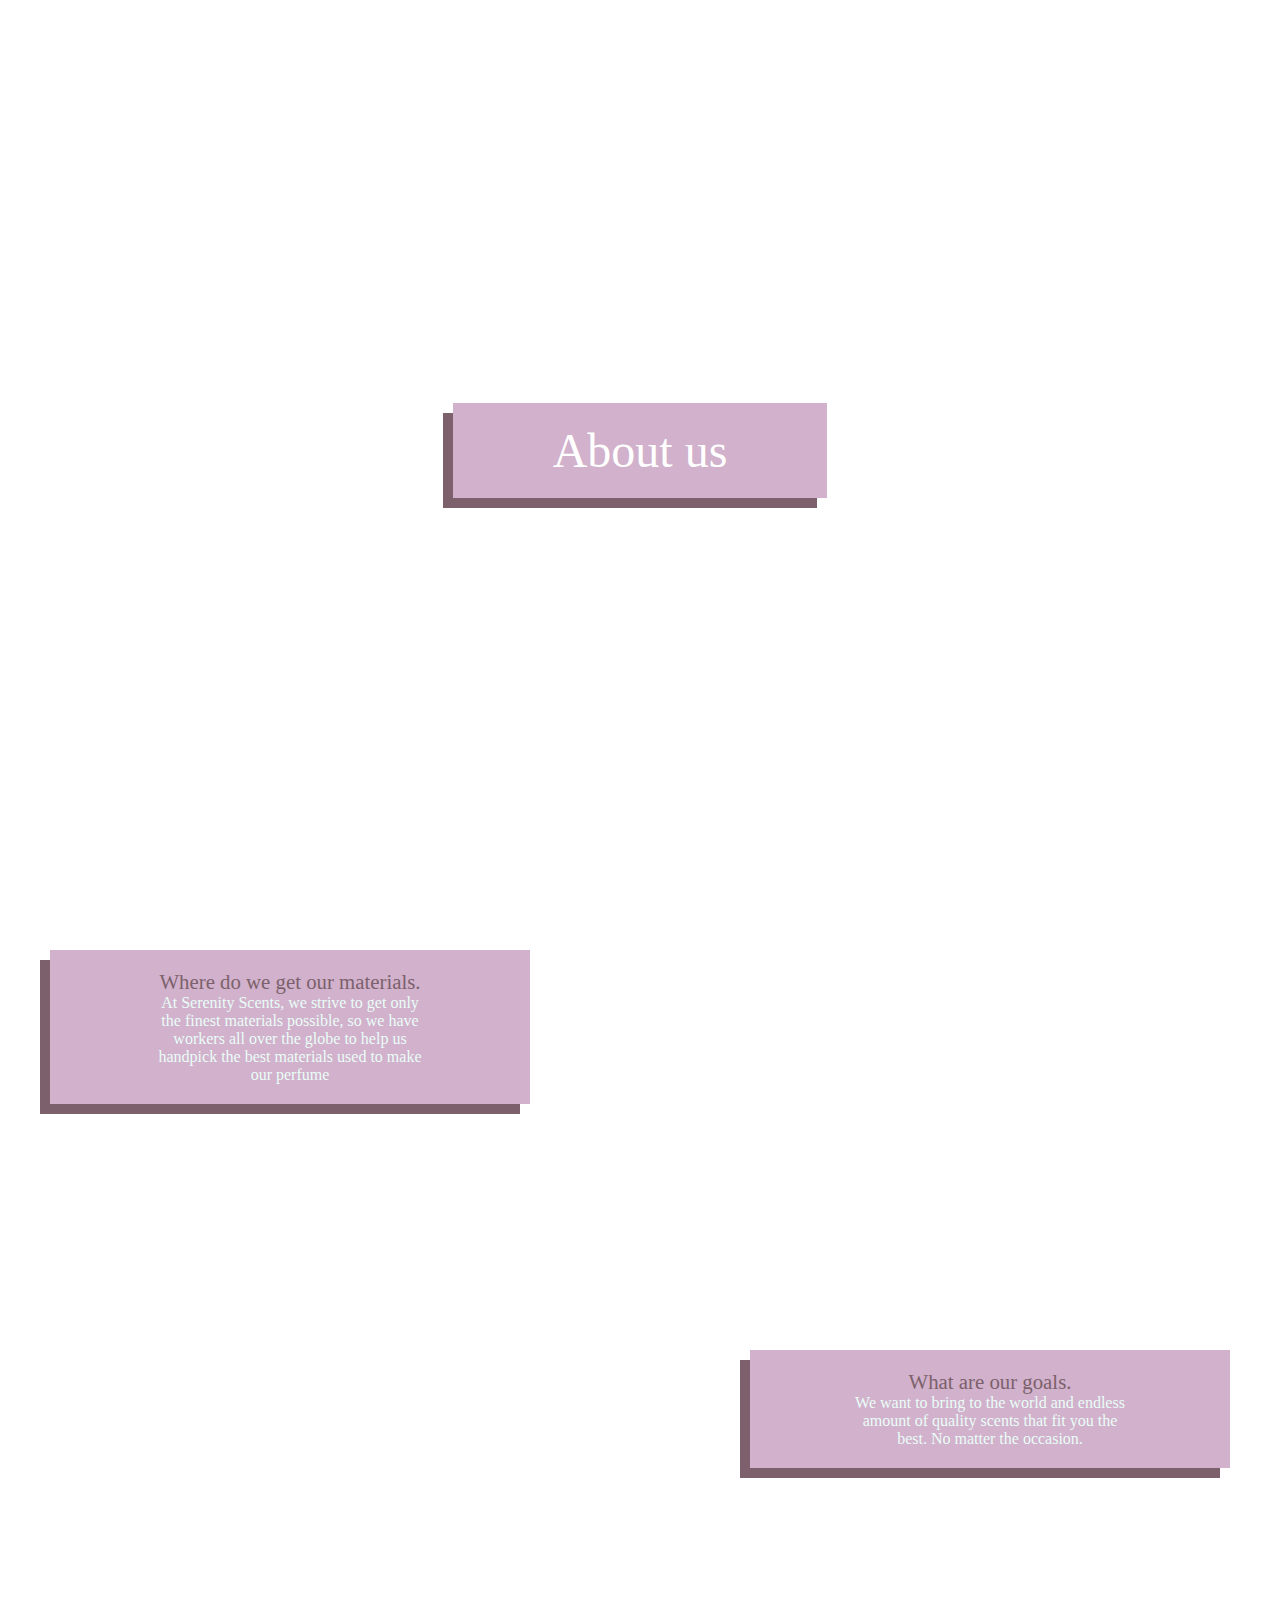
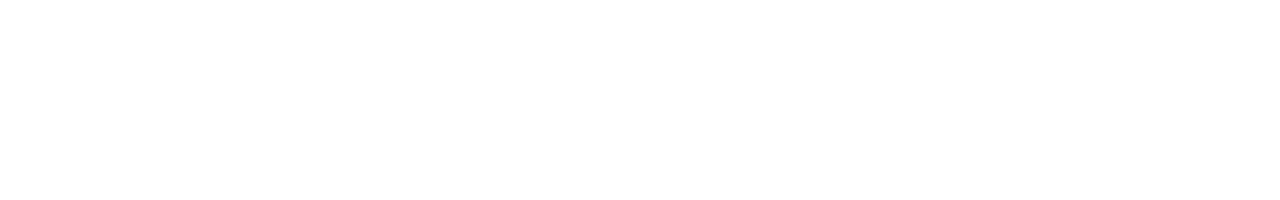
==== Web1/pages/about.html @ bfc7161a "2nd section About page started." ====
<!DOCTYPE html>
<html lang="en">
<head>
    <meta charset="UTF-8">
    <meta name="viewport" content="width=device-width, initial-scale=1.0">
    <title>Document</title>
    <link rel="stylesheet" href="../css/root.css">
    <link rel="stylesheet" href="../css/about.css">
</head>
<body>
    <div class="section">
        <div class="about-main">
            <div class="store-background">
    
            </div>
            <div class="about-content">
                <div class="about-title-content">
                   About us
                </div>
            </div>
        </div>
    </div>
    <div class="section">
        <div class="about-info">
            <div class="about-info-background">

            </div>
            <div class="about-info-content">
                <div class="about-info-left">
                    <div class="about-info-text">
                        <div class="about-info-text-header">
                            Where do we get our materials.
                        </div>
                        <div class="about-info-text-content">
                            At Serenity Scents, we strive to get only the 
                            finest materials possible, so we have workers all over the globe to help us handpick the best materials used to make our perfume
                            
                        </div>
                    </div>
                </div>
                <div class="about-info-right">
                    <div class="about-info-text">
                            <div class="about-info-text-header">
                                What are our goals.
                        </div>
                        <div class="about-info-text-content">
                            We want to bring to the world and endless amount of quality scents that fit you the best.
No matter the occasion.

                        </div>                              
                    </div>
                </div>
            </div>
        </div>
    </div>
</body>
</html>
---- Web1/css/root.css ----
:root{
    /*
    EAFDF8
    E5E9EC
    DDCAD9
    D1B1CB
    7C616C
    */
}
 *{
    margin: 0;
    padding: 0;
    box-sizing: border-box;
 }
html,body{
    height: 100%;
  
}
.section{
    width: 100%;
    height: 100%;
}
.half-section{
    width: 100%;
    height: 50%;
}
.auto-section{
    min-height: 100%;
    width: 100%;
}
.auto-half-section{
    min-height: 50%;
    width: 100%;
}
---- Web1/css/about.css ----
.about-main{
    width: 100%;
    position: relative;
    height: 100%;
}
.about-background{
    position: absolute;
    left: 0;
    top: 0;
    background-position: center center;
    background-size: cover;
    background-repeat: no-repeat;
    width: 100%;
    height: 100%;
}
.about-content{
    width: 100%;
    height: 100%;
    display: flex;
    justify-content: center;
    align-items: center;
}
.about-title-content{
    font-size: 3em;
    padding: 20px 100px;
    background-color: #D1B1CB;
    color:white;
    position: relative;
}
.about-title-content::after{
  content: "";
  width: 100%;
  height: 100%;
  z-index: -1;
  background-color: #7C616C;
  position: absolute;
  left: -10px;
  top: 10px;
}

.about-info{
    width: 100%;
    height: 100%;
    position: relative;
}
.about-info-background{
    width: 100%;
    height: 100%;
    position: absolute;
    left: 0;
    top: 0;
}    
.about-info-content{
    width: 100%;
    height: 100%;
    flex-direction: column;
    display: flex;
    padding: 50px;
}
.about-info-left{
    flex: 1;
    width: 100%;
 
}
.about-info-right{
    flex: 1;
    width: 100%;
    display: flex;
    justify-content: flex-end;
}

.about-info-text{
    padding: 20px 100px;
    max-width: 60ch;
    background-color: #D1B1CB;
    color:white;
    position: relative;
    height: fit-content;
    display: flex;
    justify-content: center;
    align-items: center;
    flex-direction: column;
}
.about-info-text::after{
  content: "";
  width: 100%;
  height: 100%;
  z-index: -1;
  background-color: #7C616C;
  position: absolute;
  left: -10px;
  top: 10px;
}
.about-info-text-header{
    color : #7C616C;
    font-size: 1.3em;
}
.about-info-text-content{
    color: #EAFDF8;
    text-align: center;
}
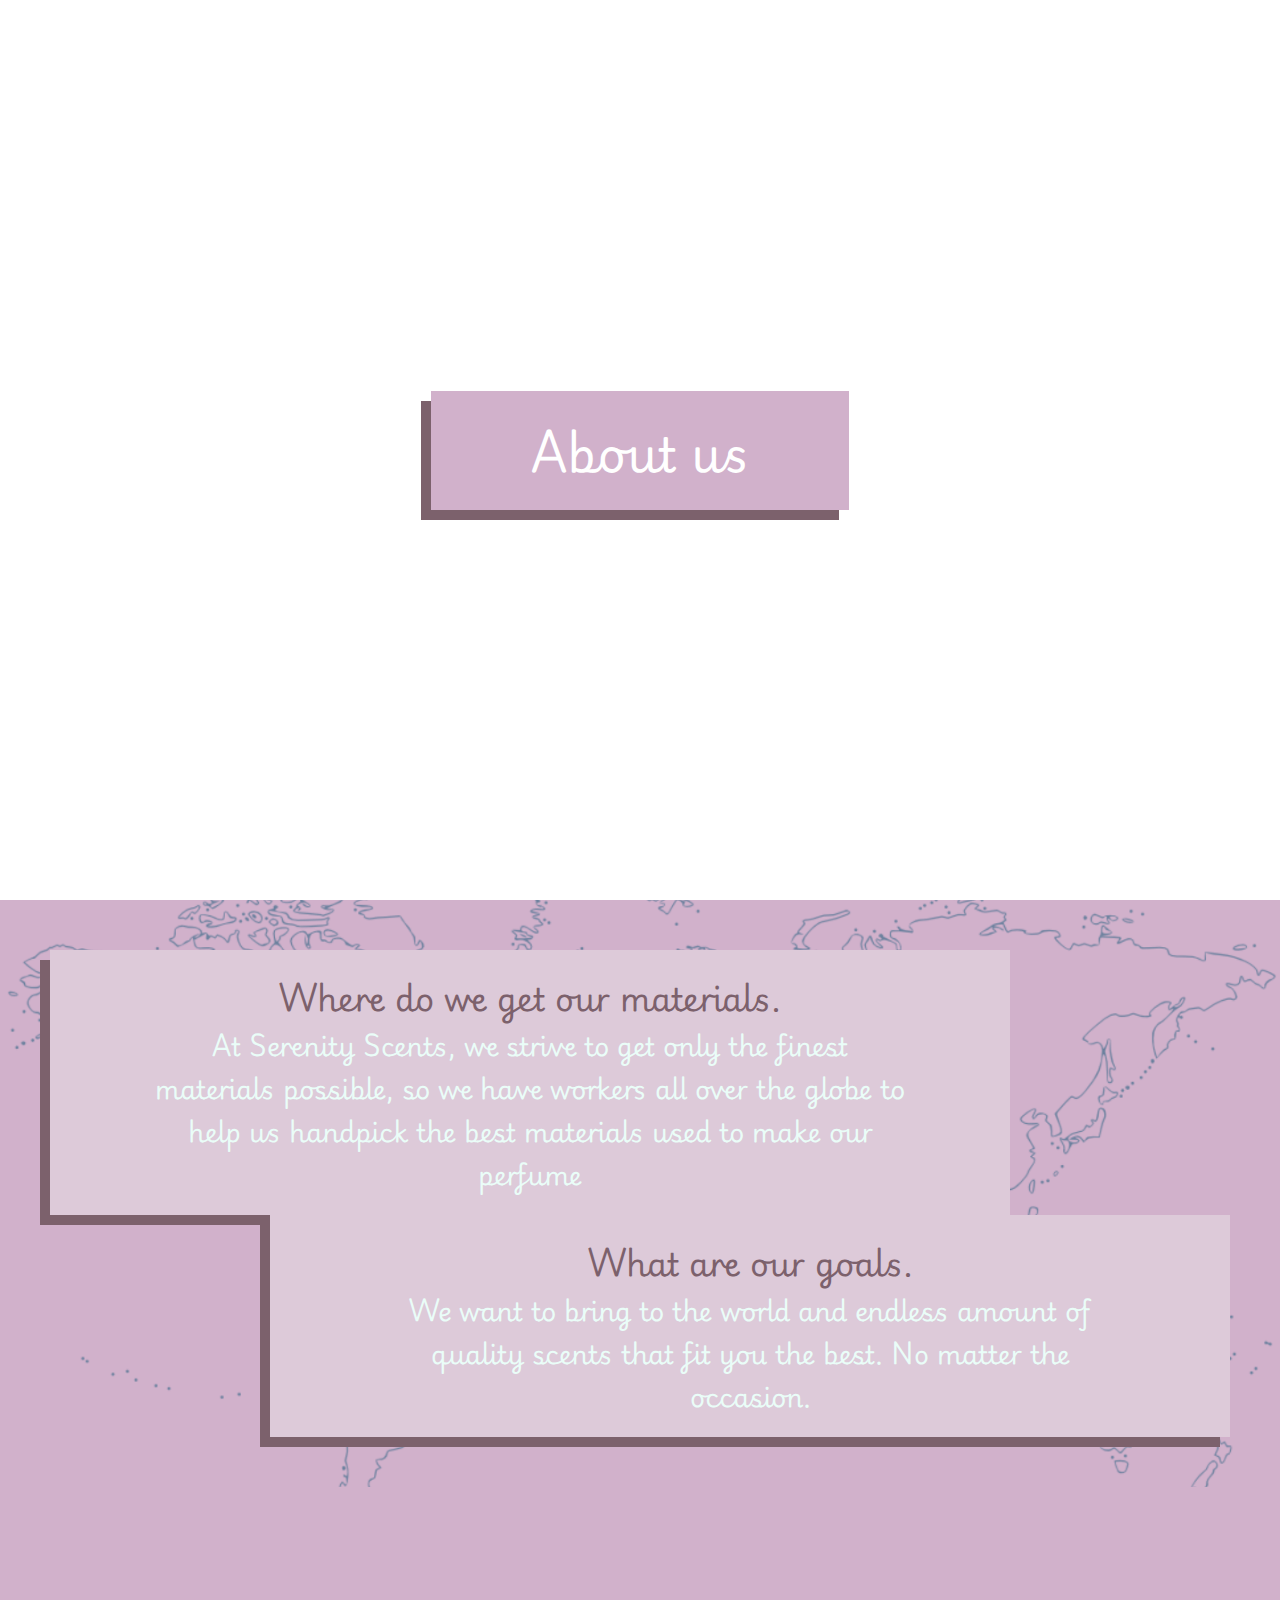
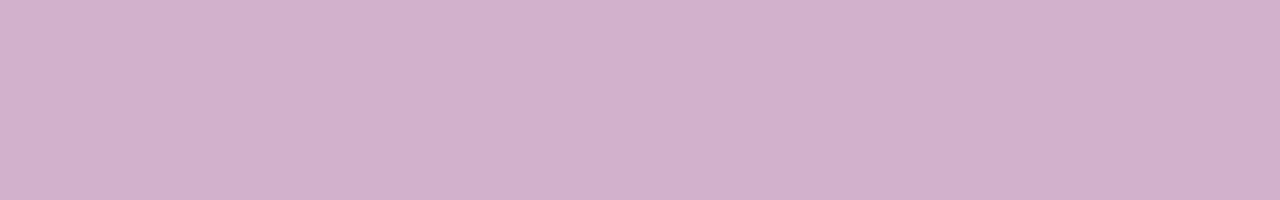
==== commit 22514bd7: "Changed the auto height." ====
--- a/Web1/pages/about.html
+++ b/Web1/pages/about.html
@@ -20,9 +20,9 @@
             </div>
         </div>
     </div>
-    <div class="section">
+    <div class="auto-section" style="background-color: #D1B1CB;">
         <div class="about-info">
-            <div class="about-info-background">
+            <div class="about-info-background" >
 
             </div>
             <div class="about-info-content">
@@ -45,7 +45,7 @@
                         </div>
                         <div class="about-info-text-content">
                             We want to bring to the world and endless amount of quality scents that fit you the best.
-No matter the occasion.
+                            No matter the occasion.
 
                         </div>                              
                     </div>
@@ -53,5 +53,9 @@
             </div>
         </div>
     </div>
+
+    
+
+
 </body>
 </html>--- a/Web1/css/root.css
+++ b/Web1/css/root.css
@@ -1,4 +1,4 @@
-
+@import url('https://fonts.googleapis.com/css2?family=Playwrite+IT+Moderna:wght@100..400&display=swap');
 :root{
     /*
     EAFDF8
@@ -12,6 +12,10 @@
     margin: 0;
     padding: 0;
     box-sizing: border-box;
+    font-family: "Playwrite IT Moderna", cursive;
+    font-optical-sizing: auto;
+    font-weight: normal;
+    font-style: normal;
  }
 html,body{
     height: 100%;
@@ -20,16 +24,24 @@
 .section{
     width: 100%;
     height: 100%;
+    position: relative;
+    z-index: 0;
 }
 .half-section{
     width: 100%;
     height: 50%;
+    position: relative;
+    z-index: 0;
 }
 .auto-section{
     min-height: 100%;
     width: 100%;
+    position: relative;
+    z-index: 0;
 }
 .auto-half-section{
     min-height: 50%;
     width: 100%;
+    position: relative;
+    z-index: 0;
 }
--- a/Web1/css/about.css
+++ b/Web1/css/about.css
@@ -1,3 +1,4 @@
+
 .about-main{
     width: 100%;
     position: relative;
@@ -46,6 +47,11 @@
 .about-info-background{
     width: 100%;
     height: 100%;
+    background-image: url("../resources/images/map.png");
+    background-position: center center;
+    background-repeat: no-repeat;
+    background-size: cover;
+    z-index: -1;
     position: absolute;
     left: 0;
     top: 0;
@@ -71,32 +77,35 @@
 
 .about-info-text{
     padding: 20px 100px;
-    max-width: 60ch;
-    background-color: #D1B1CB;
+    max-width: 80ch;
+    background-color: #DDCAD9;
     color:white;
     position: relative;
     height: fit-content;
     display: flex;
+ 
     justify-content: center;
     align-items: center;
     flex-direction: column;
 }
-.about-info-text::after{
+.about-info-text::before{
   content: "";
   width: 100%;
   height: 100%;
-  z-index: -1;
   background-color: #7C616C;
   position: absolute;
+  z-index: -1;
   left: -10px;
   top: 10px;
 }
 .about-info-text-header{
     color : #7C616C;
-    font-size: 1.3em;
+    font-size: 2em;
+    text-align: center;
 }
 .about-info-text-content{
     color: #EAFDF8;
     text-align: center;
+    font-size: 1.6em;
 }
 
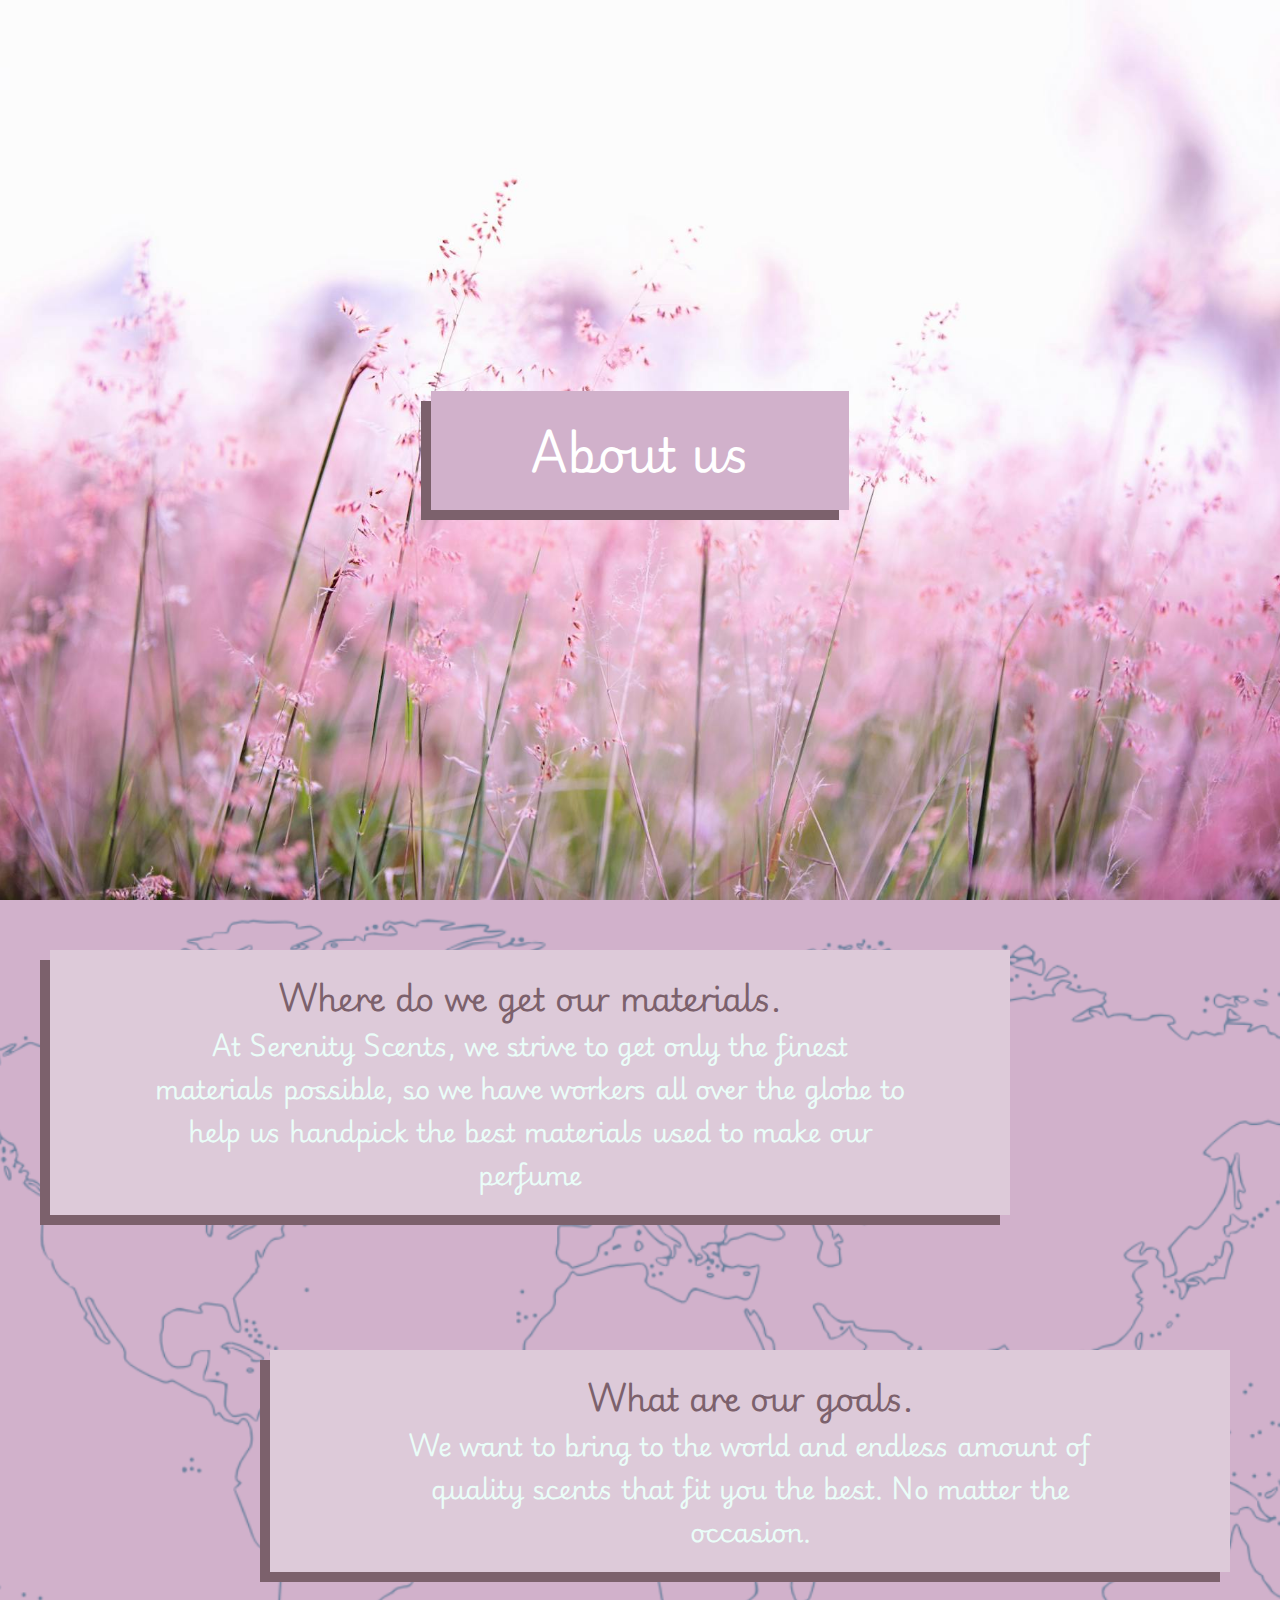
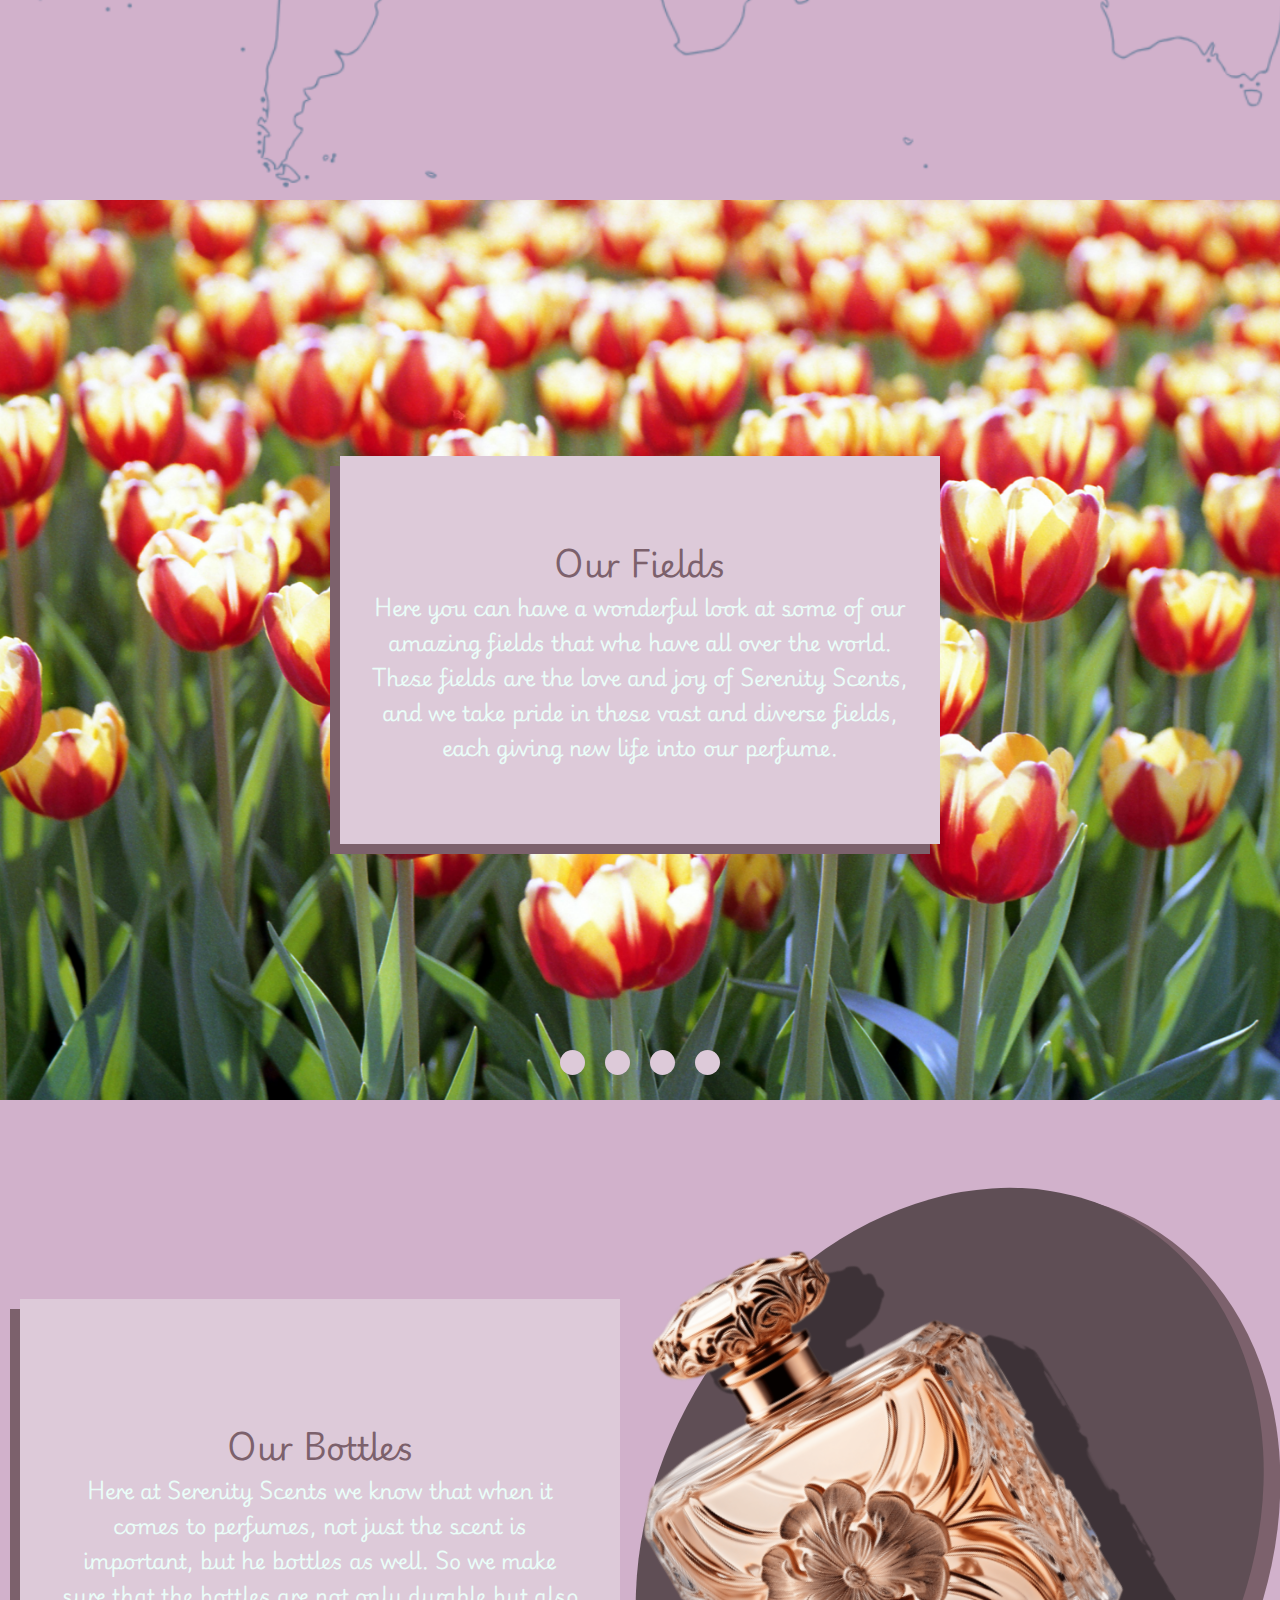
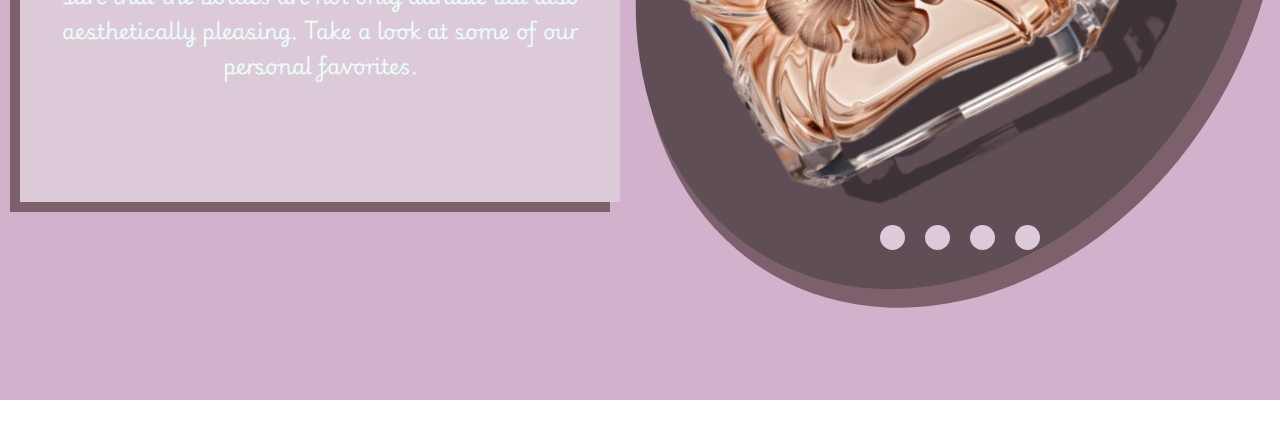
==== commit fa5e66ec: "About section done." ====
--- a/Web1/pages/about.html
+++ b/Web1/pages/about.html
@@ -10,7 +10,7 @@
 <body>
     <div class="section">
         <div class="about-main">
-            <div class="store-background">
+            <div class="about-background">
     
             </div>
             <div class="about-content">
@@ -54,7 +54,81 @@
         </div>
     </div>
 
+    <div class="section">
+        <div class="about-fields">
+            <div class="about-fields-background" >
     
+            </div>
+            <div class="about-fields-content">
+                <div class="about-fields-text-header">
+                    Our <b>Fields</b>
+            </div>
+            <div class="about-fields-text-content">
+                Here you can have a wonderful look at some of our amazing fields that whe have all over the world.
+                These fields are the love and joy of Serenity Scents, and we take pride in these vast and diverse fields, each giving new life into our perfume.
+
+            </div>        
+            </div>
+            <div class="about-fields-buttons">
+                <div class="circle">
+                    
+                </div>
+                <div class="circle">
+
+                </div>
+                <div class="circle">
+
+                </div>
+                <div class="circle">
+
+                </div>
+            </div>
+        </div>
+    </div>
+
+    <div class="auto-section" style="background-color: #D1B1CB;">
+        <div class="about-bottles">
+            <div class="about-bottles-left">
+                <div class="about-bottles-content">
+                    <div class="about-bottles-text-header">
+                        Our <b>Bottles</b>
+                </div>
+                <div class="about-bottles-text-content">
+                    Here at Serenity Scents we know that when it comes to perfumes, not just the scent is important, but he bottles as well. So we make sure that the bottles are not only durable but also aesthetically pleasing.
+                    Take a look at some of our personal favorites.
+                    
+                </div>        
+                </div>
+            </div>
+            <div class="about-bottles-right">
+                <div class="bottle-box">
+                    <div class="bottle-oval1">
+
+                    </div>
+                    <div class="bottle-oval2">
+                        
+                    </div>
+                    <div class="bottle">
+
+                    </div>
+                    <div class="about-fields-buttons" style="transform: translateY(-50px);">
+                        <div class="circle">
+                            
+                        </div>
+                        <div class="circle">
+        
+                        </div>
+                        <div class="circle">
+        
+                        </div>
+                        <div class="circle">
+        
+                        </div>
+                    </div>
+                </div>
+            </div>
+        </div>
+    </div>
 
 
 </body>
--- a/Web1/css/root.css
+++ b/Web1/css/root.css
@@ -37,6 +37,7 @@
     min-height: 100%;
     width: 100%;
     position: relative;
+    display: flex;
     z-index: 0;
 }
 .auto-half-section{
@@ -44,4 +45,5 @@
     width: 100%;
     position: relative;
     z-index: 0;
+    display: flex;
 }
--- a/Web1/css/about.css
+++ b/Web1/css/about.css
@@ -8,9 +8,11 @@
     position: absolute;
     left: 0;
     top: 0;
-    background-position: center center;
-    background-size: cover;
-    background-repeat: no-repeat;
+    background-image: url("../resources/images/about.jpg");
+    background-position: center center;
+    background-size: cover;
+    background-repeat: no-repeat;
+    z-index: -1;
     width: 100%;
     height: 100%;
 }
@@ -41,7 +43,6 @@
 
 .about-info{
     width: 100%;
-    height: 100%;
     position: relative;
 }
 .about-info-background{
@@ -108,4 +109,171 @@
     text-align: center;
     font-size: 1.6em;
 }
-
+.about-fields{
+    display: flex;
+    width: 100%;
+    height: 100%;
+    position: relative;
+    justify-content: center;
+    flex-direction: column;
+    align-items: center;
+}
+.about-fields-background{
+    width: 100%;
+    height: 100%;
+    background-image: url("../resources/images/about-fields1.jpg");
+    background-position: center center;
+    background-repeat: no-repeat;
+    background-size: cover;
+    z-index: -1;
+    position: absolute;
+    left: 0;
+    top: 0;
+}
+.about-fields-content{
+    padding: 80px 20px;
+    max-width: 50ch;
+    background-color: #DDCAD9;
+    color:white;
+    position: relative;
+    height: fit-content;
+    display: flex;
+ 
+    justify-content: center;
+    align-items: center;
+    flex-direction: column;
+}
+.about-fields-content::before{
+  content: "";
+  width: 100%;
+  height: 100%;
+  background-color: #7C616C;
+  position: absolute;
+  z-index: -1;
+  left: -10px;
+  top: 10px;
+}
+
+.about-fields-text-header{
+    color : #7C616C;
+    font-size: 2em;
+    text-align: center;
+}
+.about-fields-text-content{
+    color: #EAFDF8;
+    text-align: center;
+    font-size: 1.3em;
+}
+
+b{
+    font-weight: 800;
+}
+.about-fields-buttons{
+    width: 100%;
+    position: absolute;
+    bottom: 0;
+    height: 50px;
+    display: flex;
+    justify-content: center;
+}
+.circle{
+    width: 25px;
+    height: 25px;
+    border-radius: 100%;
+    background-color: #DDCAD9;
+    margin: 0 10px;
+}
+
+.about-bottles{
+    width: 100%;
+    position: relative;
+    display: flex;
+    flex-wrap: wrap;
+    justify-content: center;
+}
+.about-bottles-left{
+    flex:1;
+    min-width: 500px;
+    display: flex;
+    justify-content: center;
+    align-items: center;
+}
+.about-bottles-right{
+    flex:1;
+    min-width: 500px;
+    display: flex;
+    justify-content: center;
+    align-items: center;
+}
+.about-bottles-content{
+    padding: 120px 40px;
+    max-width: 50ch;
+    background-color: #DDCAD9;
+    color:white;
+    position: relative;
+    height: fit-content;
+    display: flex;
+ 
+    justify-content: center;
+    align-items: center;
+    flex-direction: column;
+}
+.about-bottles-content::before{
+  content: "";
+  width: 100%;
+  height: 100%;
+  background-color: #7C616C;
+  position: absolute;
+  z-index: -1;
+  left: -10px;
+  top: 10px;
+}
+.about-bottles-text-header{
+    color : #7C616C;
+    font-size: 2em;
+    text-align: center;
+}
+.about-bottles-text-content{
+    color: #EAFDF8;
+    text-align: center;
+    font-size: 1.3em;
+}
+.bottle-box{
+    width: 750px;
+    height: 750px;
+    position: relative;
+    display: flex;
+    justify-content: center;
+    align-items: center;
+}
+.bottle-oval1{
+    width: 600px;
+    height: 750px;
+    background-color: #7C616C;
+    border-radius: 100%;
+    transform: rotate(30deg);
+}
+.bottle-oval2{
+    width: 600px;
+    position: absolute;
+    height: 750px;
+    background-color: #5F4E55;
+    border-radius: 100%;
+    transform: rotate(30deg) translate(-15px, -5px);
+    scale: 0.98;
+
+}
+.bottle{
+    width: 100%;
+    height: 100%;
+    background-image: url("../resources/images/bottle.webp");
+    background-position: center center;
+    background-repeat: no-repeat;
+    background-size: cover;
+    position: absolute;
+    left: 0;
+    top: 0;
+    transform: rotate(-30deg) translate(-100px, -100px);
+    scale: 0.8;
+    filter: drop-shadow(50px 50px 0px rgba(0, 0, 0, 0.356));
+}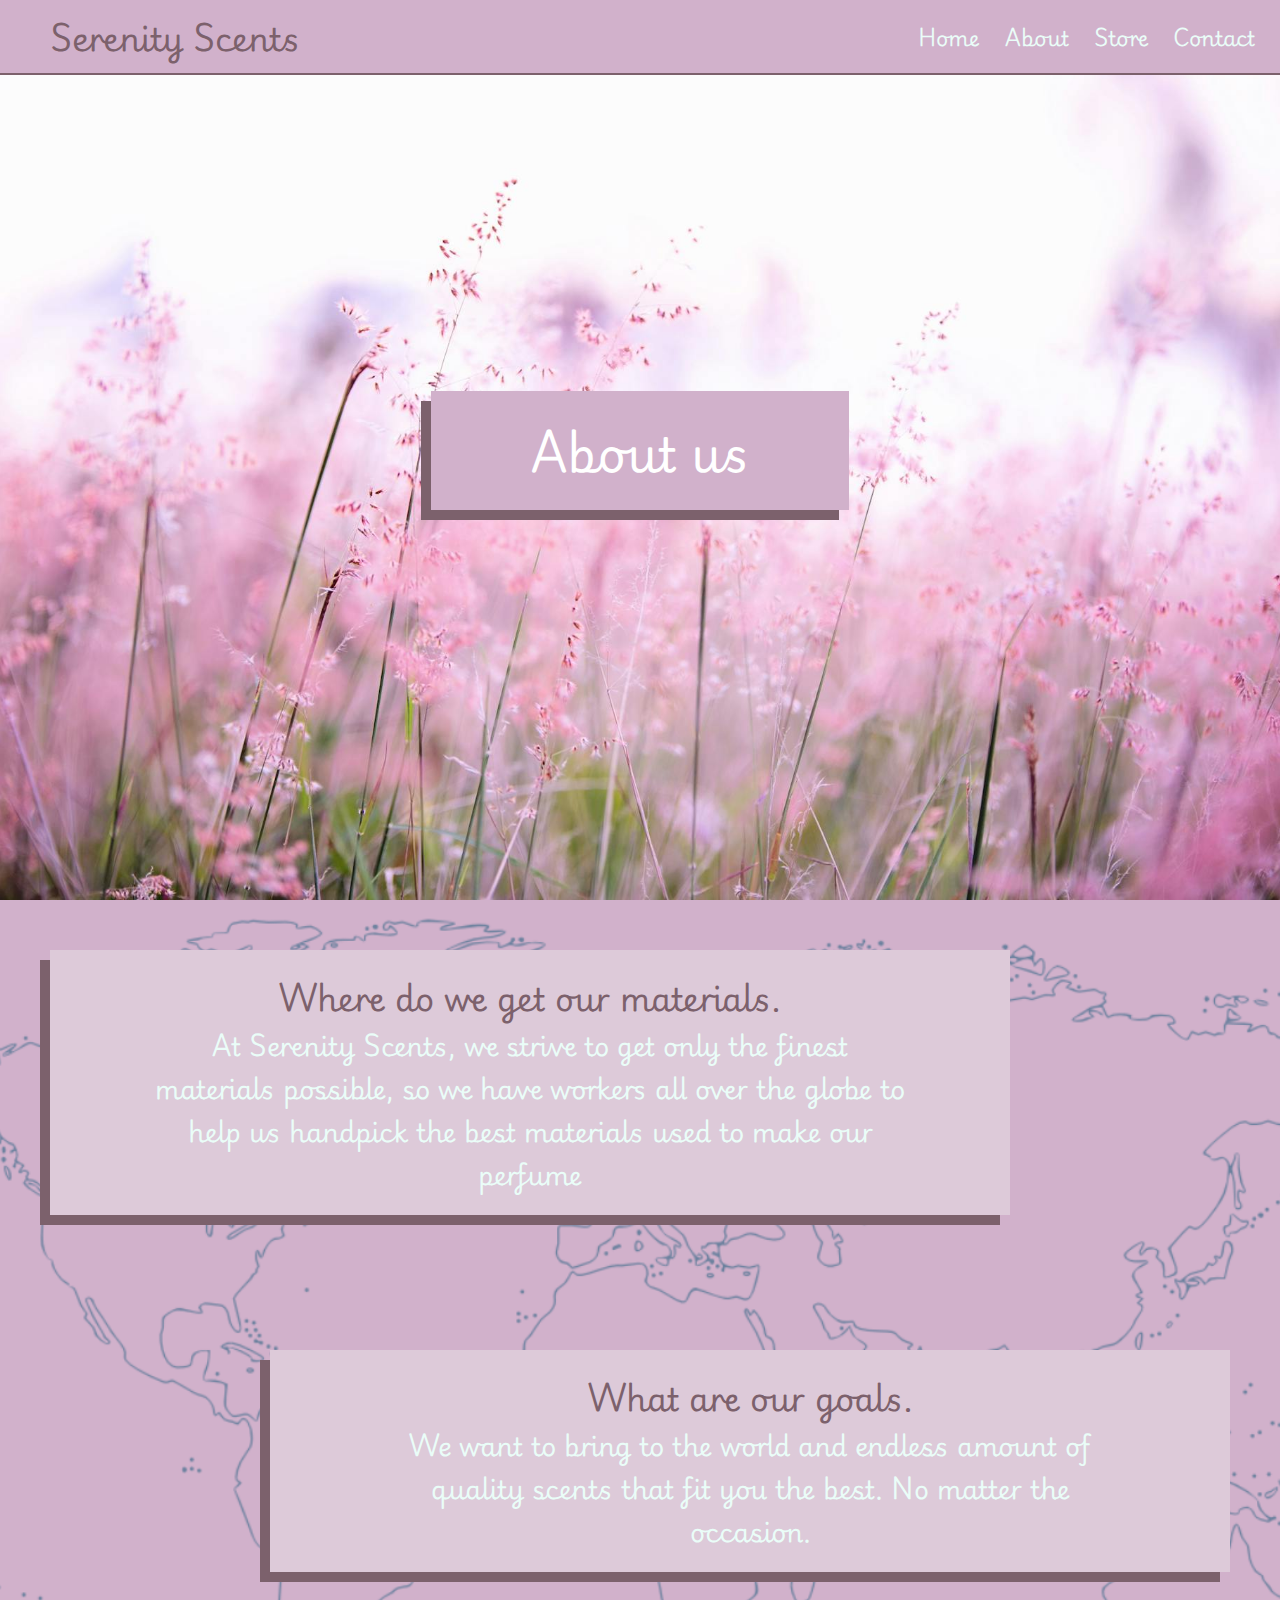
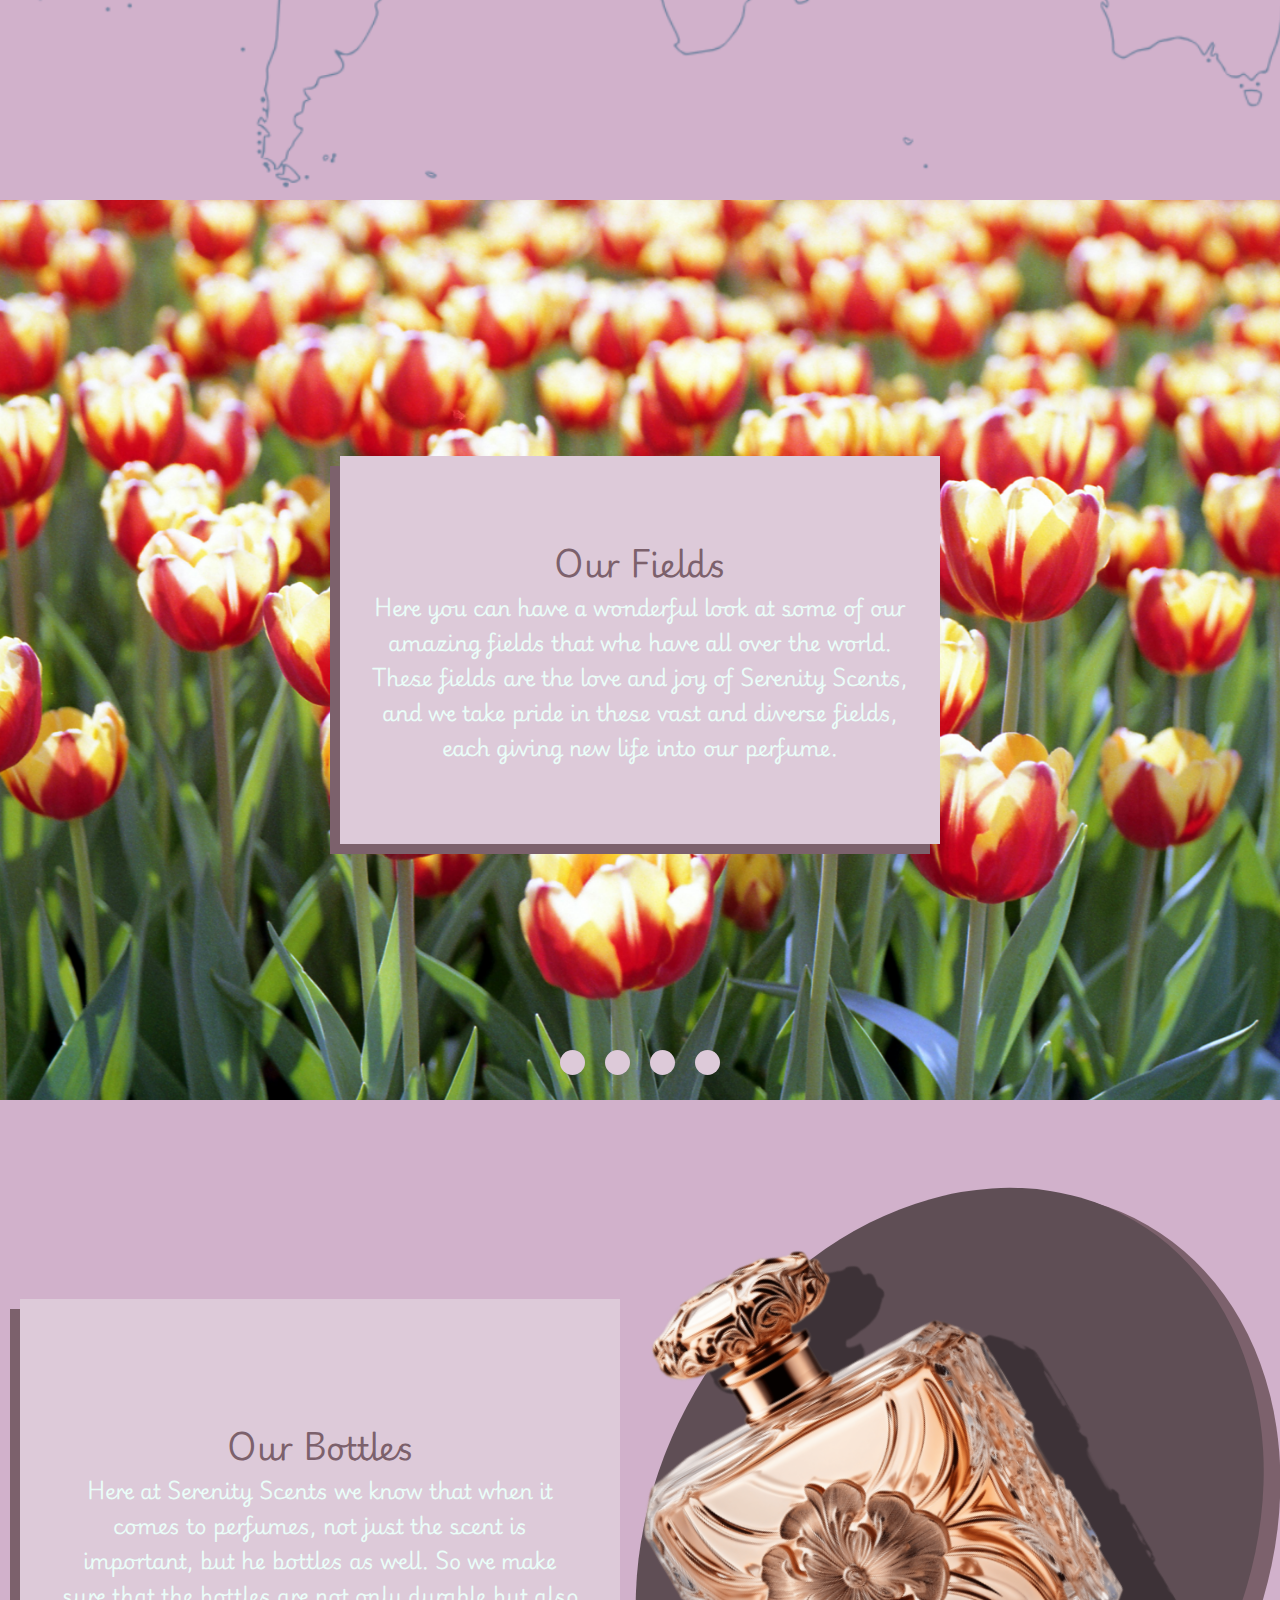
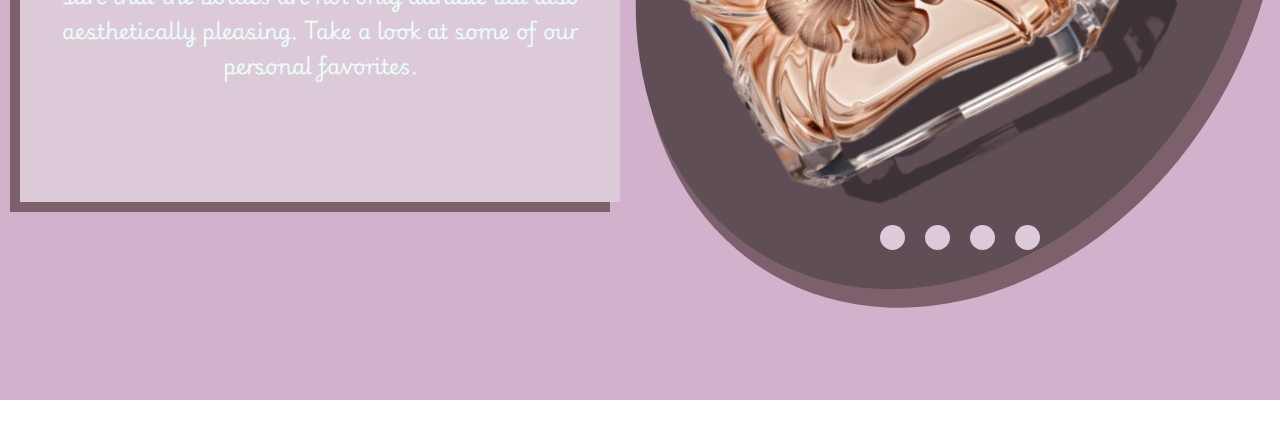
==== commit b3cfe880: "Finished basic nav." ====
--- a/Web1/pages/about.html
+++ b/Web1/pages/about.html
@@ -8,6 +8,20 @@
     <link rel="stylesheet" href="../css/about.css">
 </head>
 <body>
+
+    <div class="nav">
+        <div class="left">
+            Serenity Scents
+        </div>
+        <div class="right">
+            <a href="../index.html">Home</a>
+            <a href="./about.html">About</a>
+            <a href="./store.html">Store</a>
+            <a href="./contact.html">Contact</a>
+        </div>
+    </div>
+
+
     <div class="section">
         <div class="about-main">
             <div class="about-background">
--- a/Web1/css/root.css
+++ b/Web1/css/root.css
@@ -47,3 +47,43 @@
     z-index: 0;
     display: flex;
 }
+
+b{
+    font-weight: 800;
+}
+
+.nav{
+    width: 100%;
+    height: 75px;
+    background-color: #D1B1CB;
+    z-index: 999;
+    position: fixed;
+    left: 0;
+    display: flex;
+    top:0;
+    border-bottom: 2px solid #7C616C;
+  }
+  .left{
+    flex: 1;
+    display: flex;
+    justify-content: flex-start;
+    padding: 0 50px;
+    align-items: center;
+    font-size: 2em;
+    color: #7C616C;
+    font-weight: 800;
+  }
+  .right{
+    flex: 1;
+    display: flex;
+    justify-content: end;
+    align-items: center;
+    font-size: 1.3em;
+    
+    
+  }
+  .right > a{
+    margin-right: 25px;
+    text-decoration: none;
+    color:#EAFDF8;
+  }--- a/Web1/css/about.css
+++ b/Web1/css/about.css
@@ -165,9 +165,6 @@
     font-size: 1.3em;
 }
 
-b{
-    font-weight: 800;
-}
 .about-fields-buttons{
     width: 100%;
     position: absolute;
